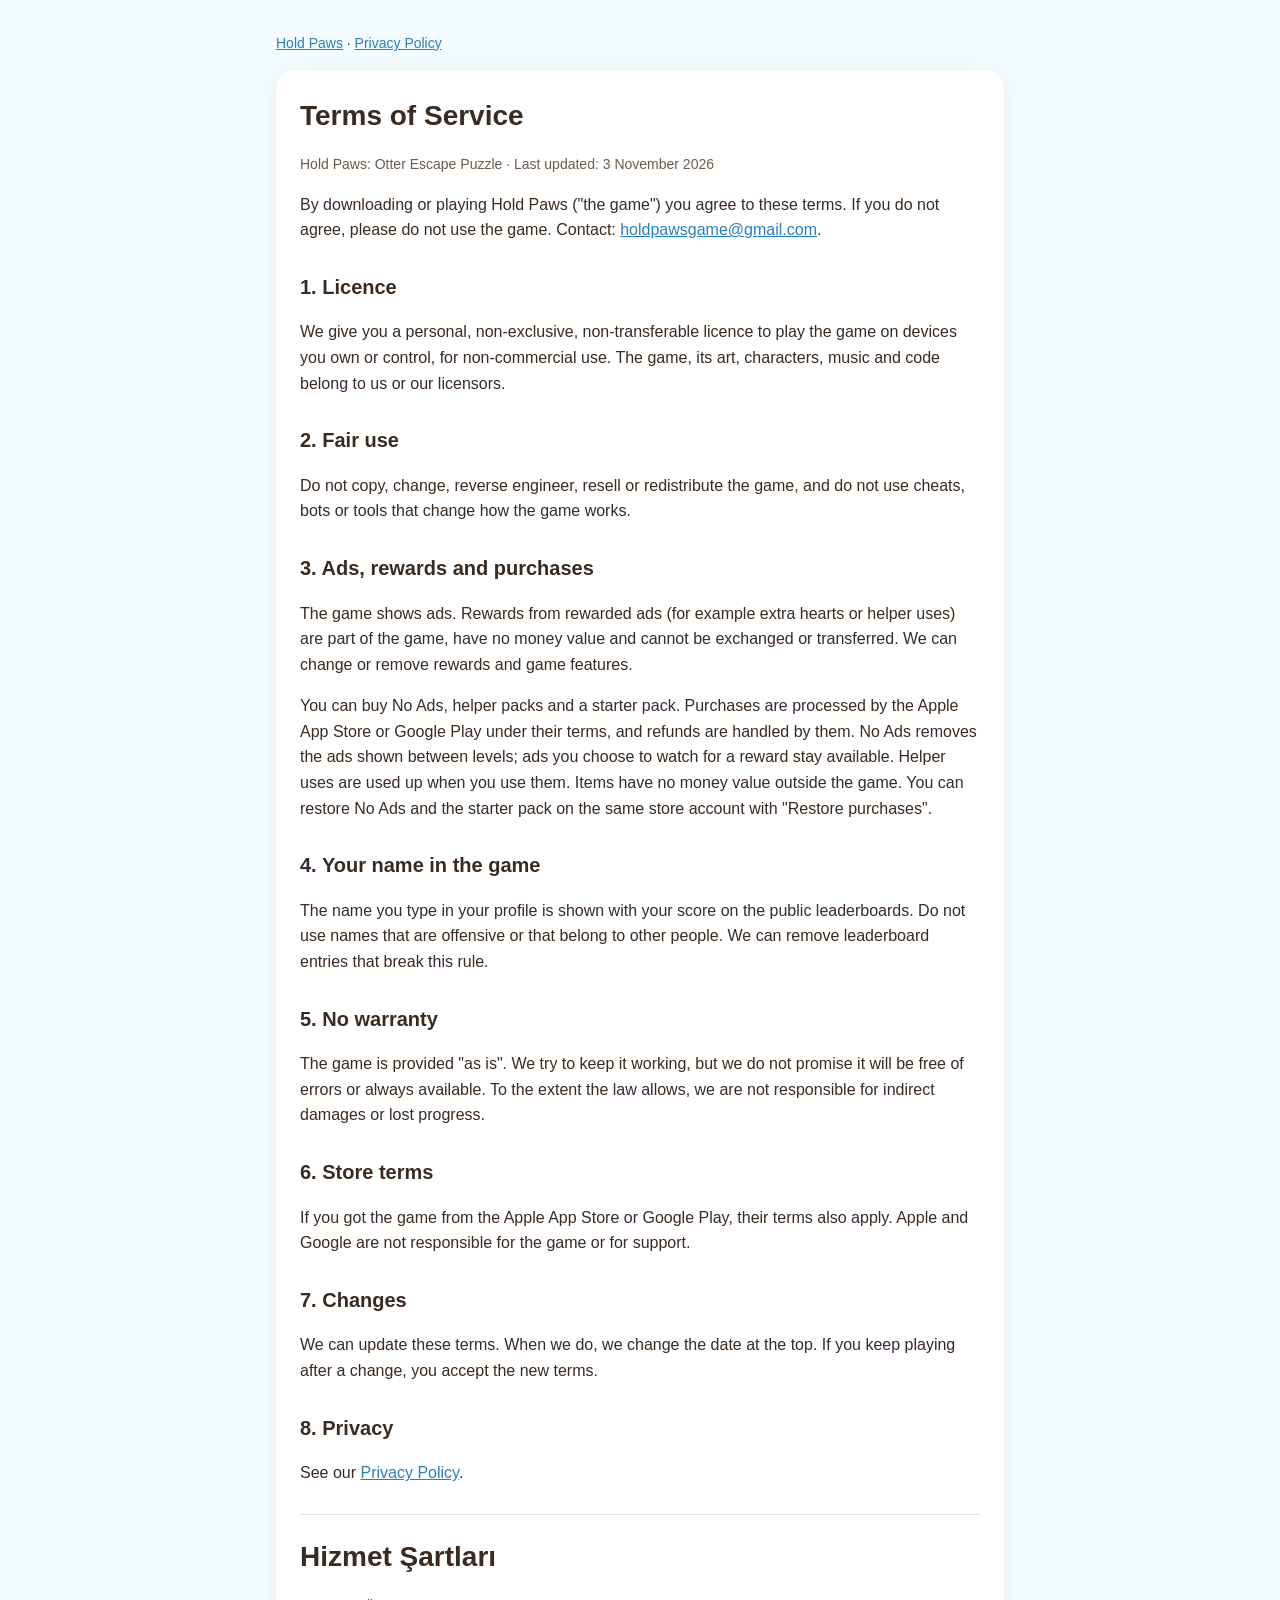
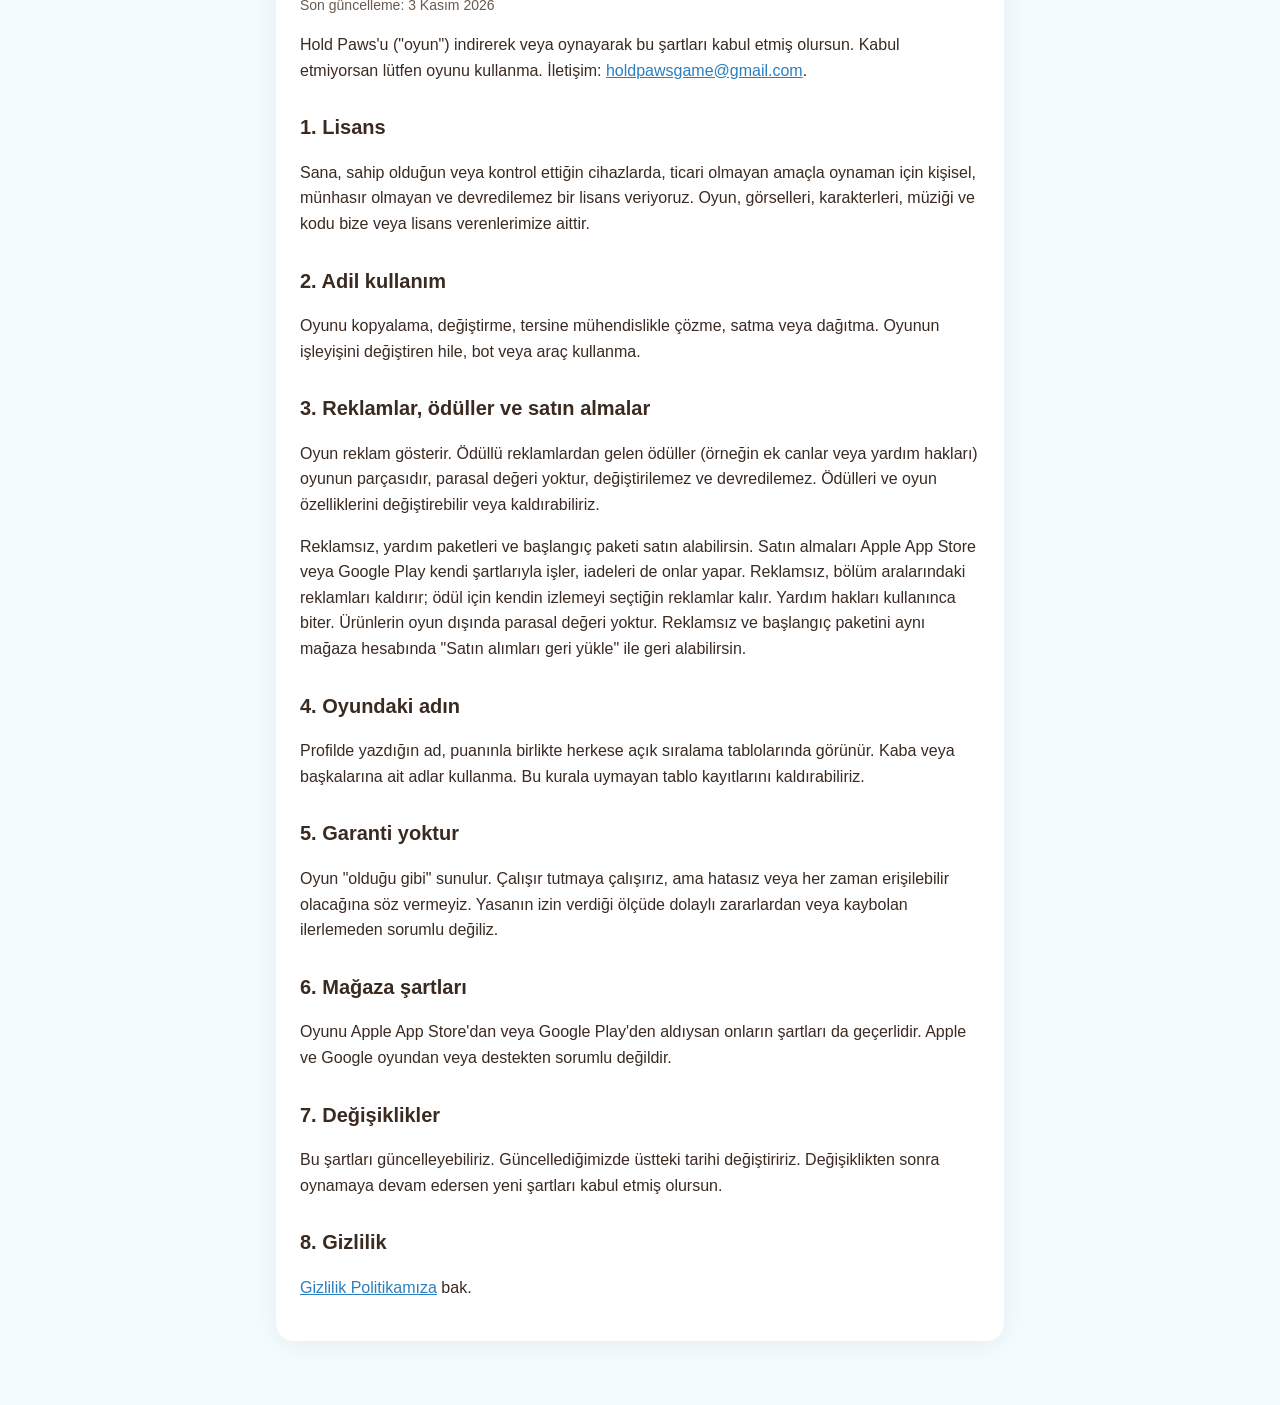
==== terms.html @ bdb90cc5 "Hold Paws privacy policy and terms of service Co-Authored-By: Claude Opus 5.5 <noreply@anthropic.com" ====
<!doctype html>
<html lang="en">
<head>
<meta charset="utf-8">
<meta name="viewport" content="width=device-width, initial-scale=1">
<title>Hold Paws Terms of Service</title>
<link rel="stylesheet" href="style.css">
</head>
<body>
<main>
<nav><a href="index.html">Hold Paws</a> · <a href="privacy.html">Privacy Policy</a></nav>
<div class="card">
<h1>Terms of Service</h1>
<p class="muted">Hold Paws: Otter Escape Puzzle · Last updated: 3 November 2026</p>

<p>By downloading or playing Hold Paws ("the game") you agree to these terms. If you do not agree, please do not use the game. Contact: <a href="mailto:holdpawsgame@gmail.com">holdpawsgame@gmail.com</a>.</p>

<h2>1. Licence</h2>
<p>We give you a personal, non-exclusive, non-transferable licence to play the game on devices you own or control, for non-commercial use. The game, its art, characters, music and code belong to us or our licensors.</p>

<h2>2. Fair use</h2>
<p>Do not copy, change, reverse engineer, resell or redistribute the game, and do not use cheats, bots or tools that change how the game works.</p>

<h2>3. Ads, rewards and purchases</h2>
<p>The game shows ads. Rewards from rewarded ads (for example extra hearts or helper uses) are part of the game, have no money value and cannot be exchanged or transferred. We can change or remove rewards and game features.</p>
<p>You can buy No Ads, helper packs and a starter pack. Purchases are processed by the Apple App Store or Google Play under their terms, and refunds are handled by them. No Ads removes the ads shown between levels; ads you choose to watch for a reward stay available. Helper uses are used up when you use them. Items have no money value outside the game. You can restore No Ads and the starter pack on the same store account with "Restore purchases".</p>

<h2>4. Your name in the game</h2>
<p>The name you type in your profile is shown with your score on the public leaderboards. Do not use names that are offensive or that belong to other people. We can remove leaderboard entries that break this rule.</p>

<h2>5. No warranty</h2>
<p>The game is provided "as is". We try to keep it working, but we do not promise it will be free of errors or always available. To the extent the law allows, we are not responsible for indirect damages or lost progress.</p>

<h2>6. Store terms</h2>
<p>If you got the game from the Apple App Store or Google Play, their terms also apply. Apple and Google are not responsible for the game or for support.</p>

<h2>7. Changes</h2>
<p>We can update these terms. When we do, we change the date at the top. If you keep playing after a change, you accept the new terms.</p>

<h2>8. Privacy</h2>
<p>See our <a href="privacy.html">Privacy Policy</a>.</p>

<div class="lang" lang="tr">
<h1>Hizmet Şartları</h1>
<p class="muted">Son güncelleme: 3 Kasım 2026</p>
<p>Hold Paws'u ("oyun") indirerek veya oynayarak bu şartları kabul etmiş olursun. Kabul etmiyorsan lütfen oyunu kullanma. İletişim: <a href="mailto:holdpawsgame@gmail.com">holdpawsgame@gmail.com</a>.</p>
<h2>1. Lisans</h2>
<p>Sana, sahip olduğun veya kontrol ettiğin cihazlarda, ticari olmayan amaçla oynaman için kişisel, münhasır olmayan ve devredilemez bir lisans veriyoruz. Oyun, görselleri, karakterleri, müziği ve kodu bize veya lisans verenlerimize aittir.</p>
<h2>2. Adil kullanım</h2>
<p>Oyunu kopyalama, değiştirme, tersine mühendislikle çözme, satma veya dağıtma. Oyunun işleyişini değiştiren hile, bot veya araç kullanma.</p>
<h2>3. Reklamlar, ödüller ve satın almalar</h2>
<p>Oyun reklam gösterir. Ödüllü reklamlardan gelen ödüller (örneğin ek canlar veya yardım hakları) oyunun parçasıdır, parasal değeri yoktur, değiştirilemez ve devredilemez. Ödülleri ve oyun özelliklerini değiştirebilir veya kaldırabiliriz.</p>
<p>Reklamsız, yardım paketleri ve başlangıç paketi satın alabilirsin. Satın almaları Apple App Store veya Google Play kendi şartlarıyla işler, iadeleri de onlar yapar. Reklamsız, bölüm aralarındaki reklamları kaldırır; ödül için kendin izlemeyi seçtiğin reklamlar kalır. Yardım hakları kullanınca biter. Ürünlerin oyun dışında parasal değeri yoktur. Reklamsız ve başlangıç paketini aynı mağaza hesabında "Satın alımları geri yükle" ile geri alabilirsin.</p>
<h2>4. Oyundaki adın</h2>
<p>Profilde yazdığın ad, puanınla birlikte herkese açık sıralama tablolarında görünür. Kaba veya başkalarına ait adlar kullanma. Bu kurala uymayan tablo kayıtlarını kaldırabiliriz.</p>
<h2>5. Garanti yoktur</h2>
<p>Oyun "olduğu gibi" sunulur. Çalışır tutmaya çalışırız, ama hatasız veya her zaman erişilebilir olacağına söz vermeyiz. Yasanın izin verdiği ölçüde dolaylı zararlardan veya kaybolan ilerlemeden sorumlu değiliz.</p>
<h2>6. Mağaza şartları</h2>
<p>Oyunu Apple App Store'dan veya Google Play'den aldıysan onların şartları da geçerlidir. Apple ve Google oyundan veya destekten sorumlu değildir.</p>
<h2>7. Değişiklikler</h2>
<p>Bu şartları güncelleyebiliriz. Güncellediğimizde üstteki tarihi değiştiririz. Değişiklikten sonra oynamaya devam edersen yeni şartları kabul etmiş olursun.</p>
<h2>8. Gizlilik</h2>
<p><a href="privacy.html">Gizlilik Politikamıza</a> bak.</p>
</div>
</div>
</main>
</body>
</html>
---- style.css ----
:root { --bg: #f4fbff; --ink: #3a2a20; --muted: #6b5a4e; --accent: #2a7fbf; --card: #ffffff; }
@media (prefers-color-scheme: dark) { :root { --bg: #12202b; --ink: #f1e9e2; --muted: #c8b9ad; --accent: #7cc3ff; --card: #1b2c39; } }
* { box-sizing: border-box; }
body { margin: 0; background: var(--bg); color: var(--ink); font: 16px/1.6 -apple-system, BlinkMacSystemFont, "Segoe UI", Roboto, sans-serif; }
main { max-width: 760px; margin: 0 auto; padding: 32px 16px 64px; }
.card { background: var(--card); border-radius: 18px; padding: 24px; box-shadow: 0 4px 24px rgba(0,0,0,.06); }
h1 { margin: 0 0 4px; font-size: 28px; }
h2 { margin-top: 28px; font-size: 20px; }
.muted { color: var(--muted); font-size: 14px; }
a { color: var(--accent); }
nav { margin-bottom: 16px; font-size: 14px; }
.lang { margin: 28px 0 0; padding-top: 20px; border-top: 1px solid rgba(127,127,127,.25); }
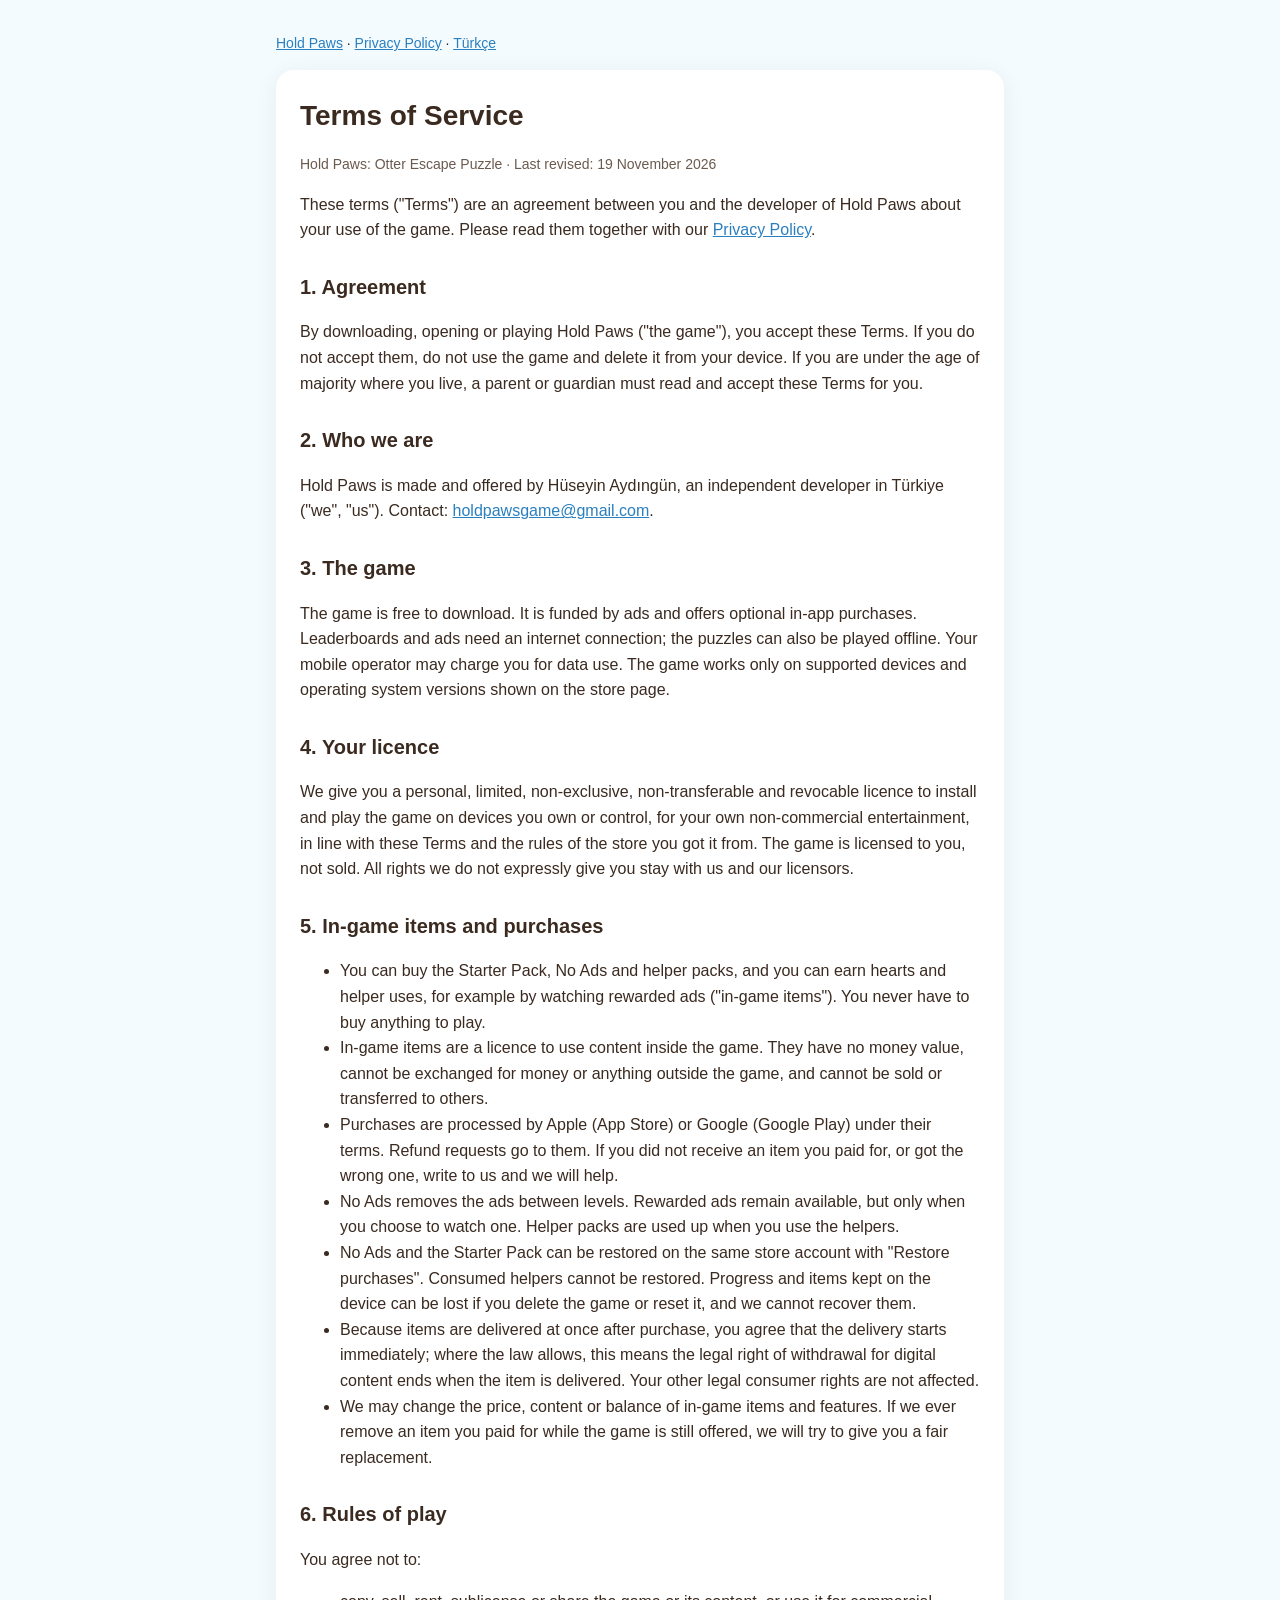
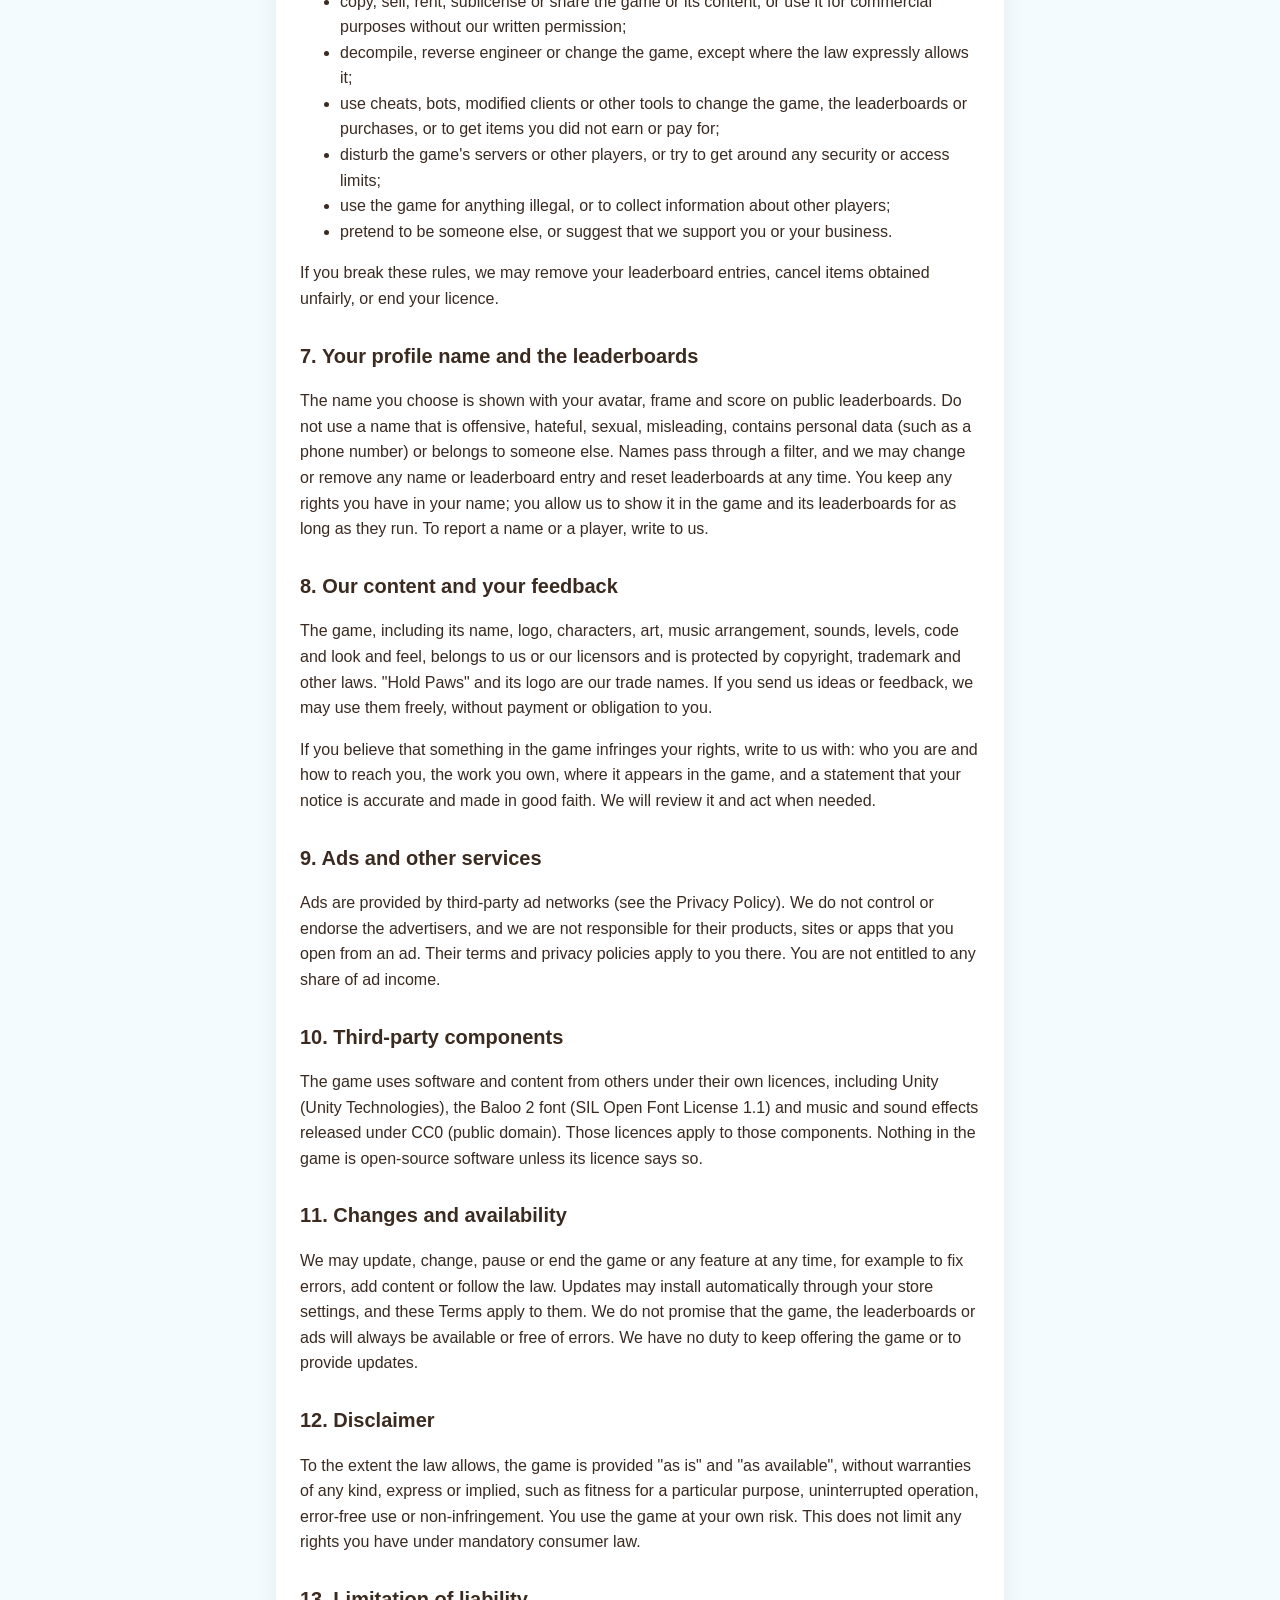
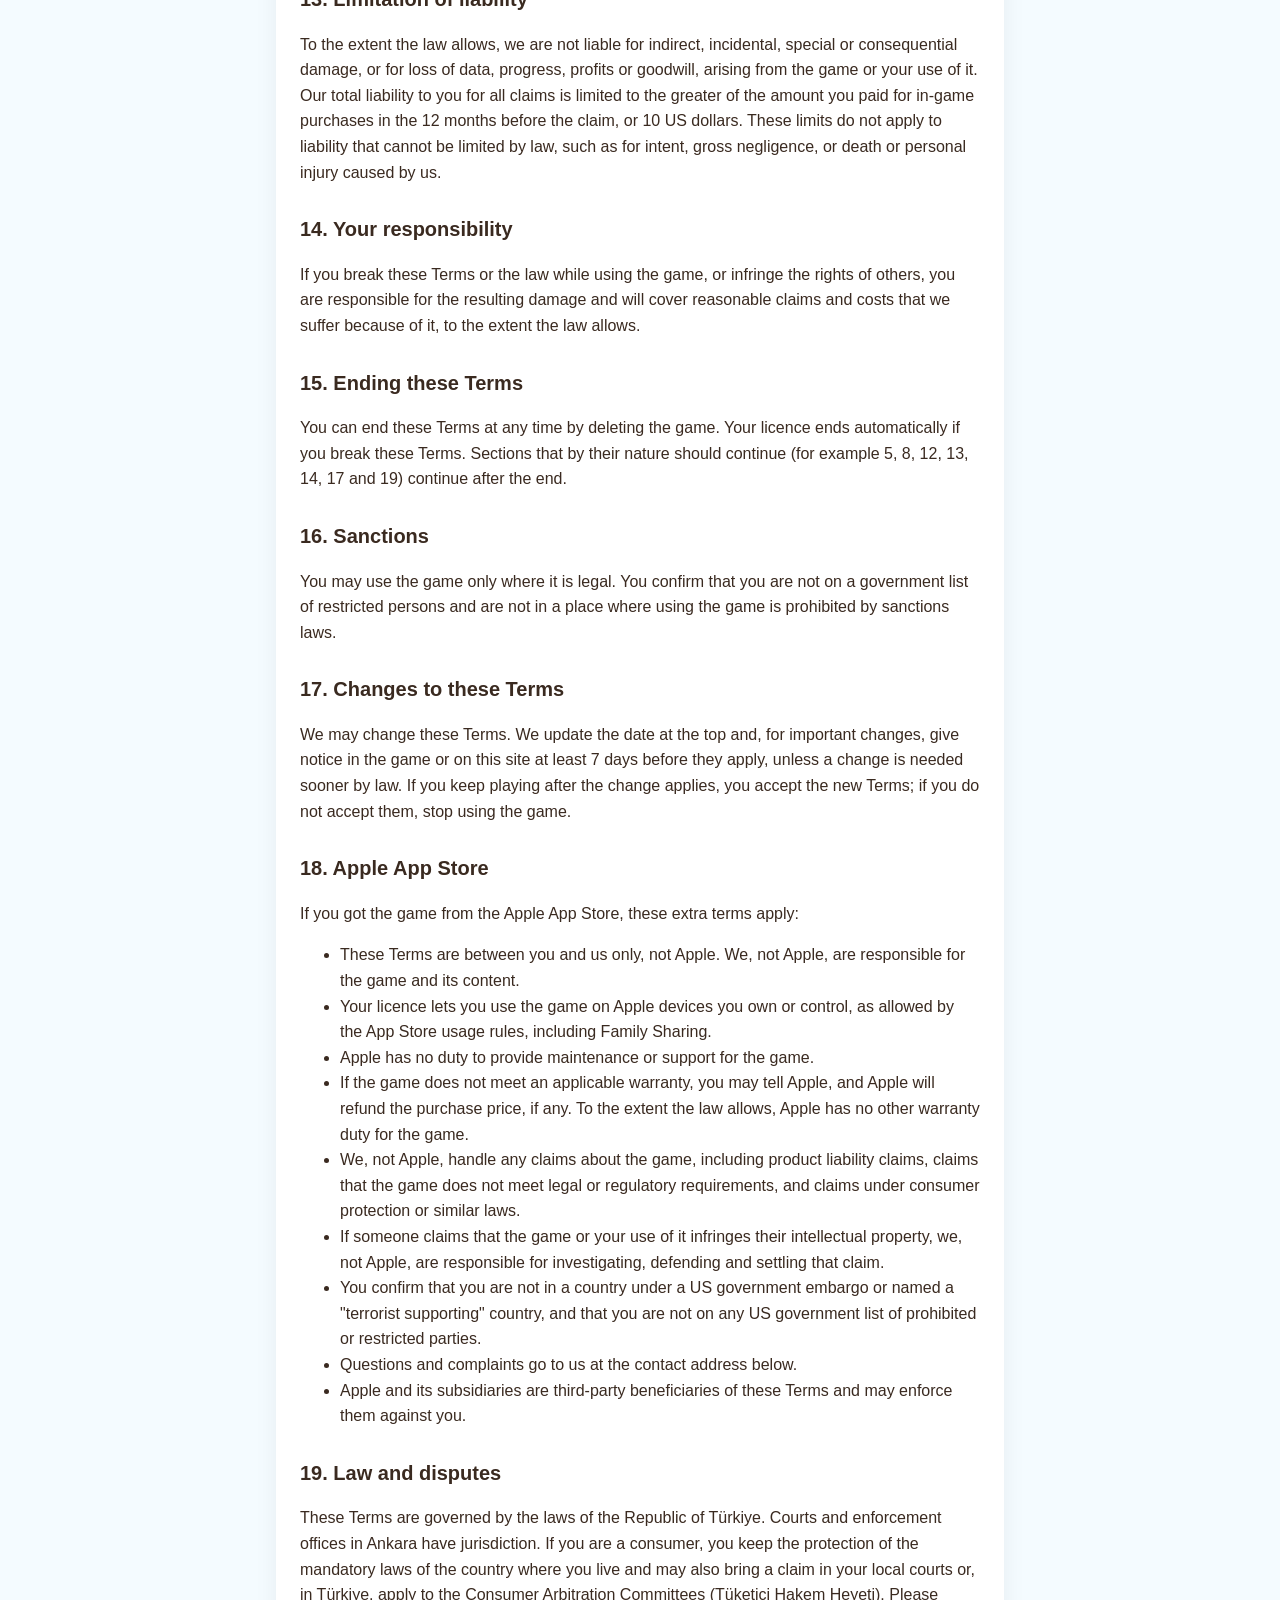
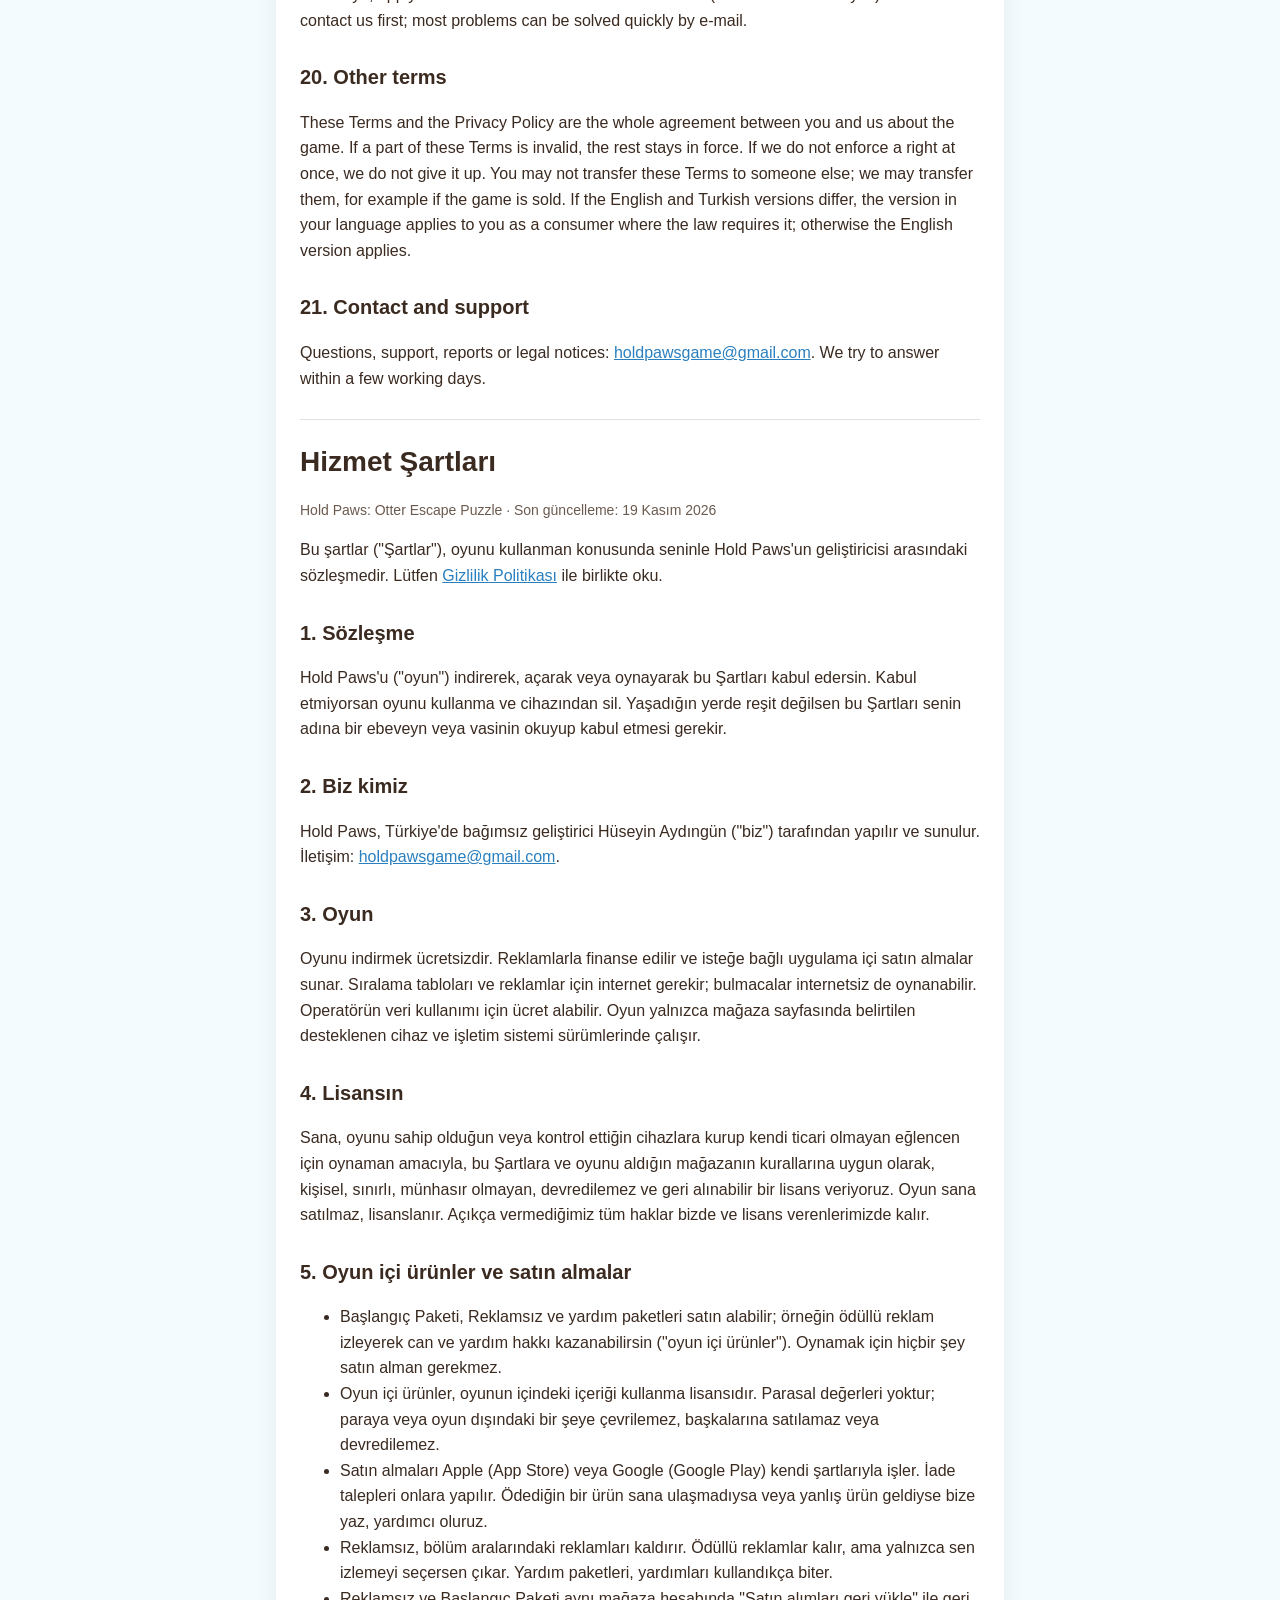
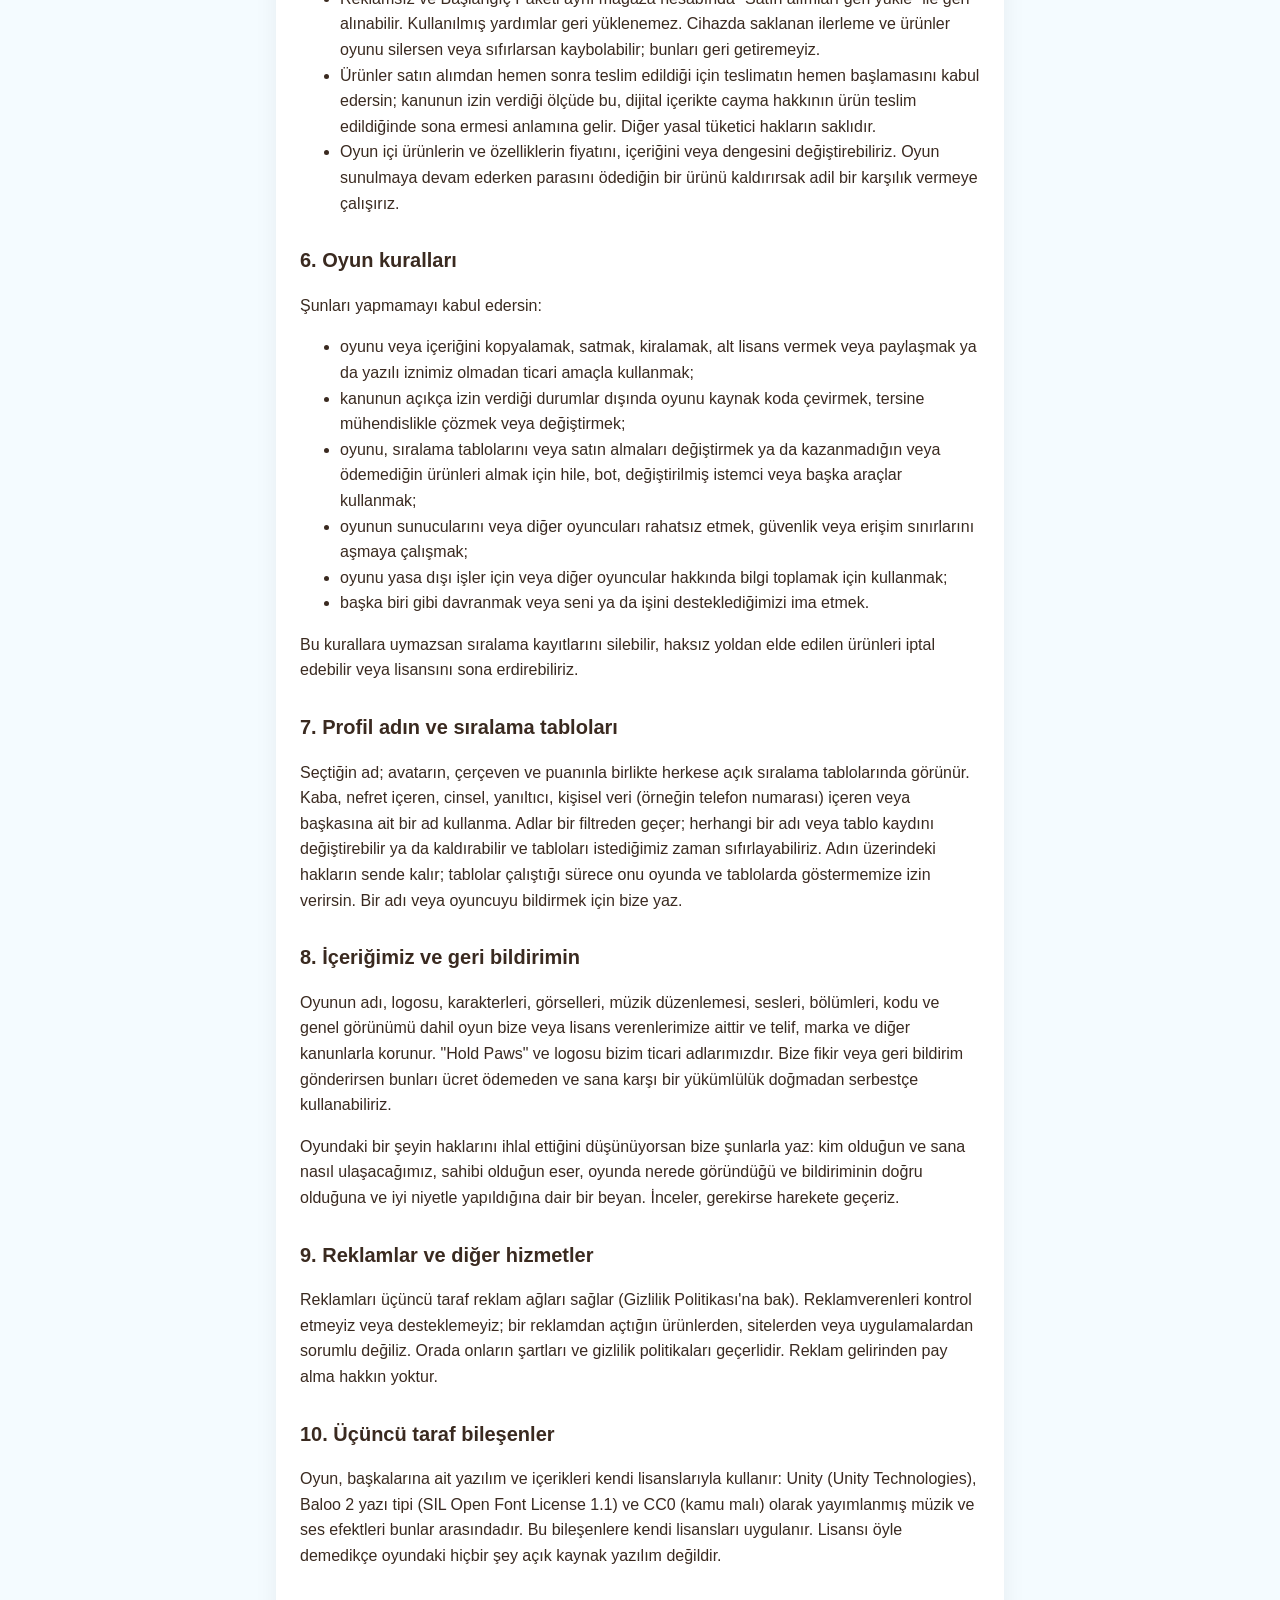
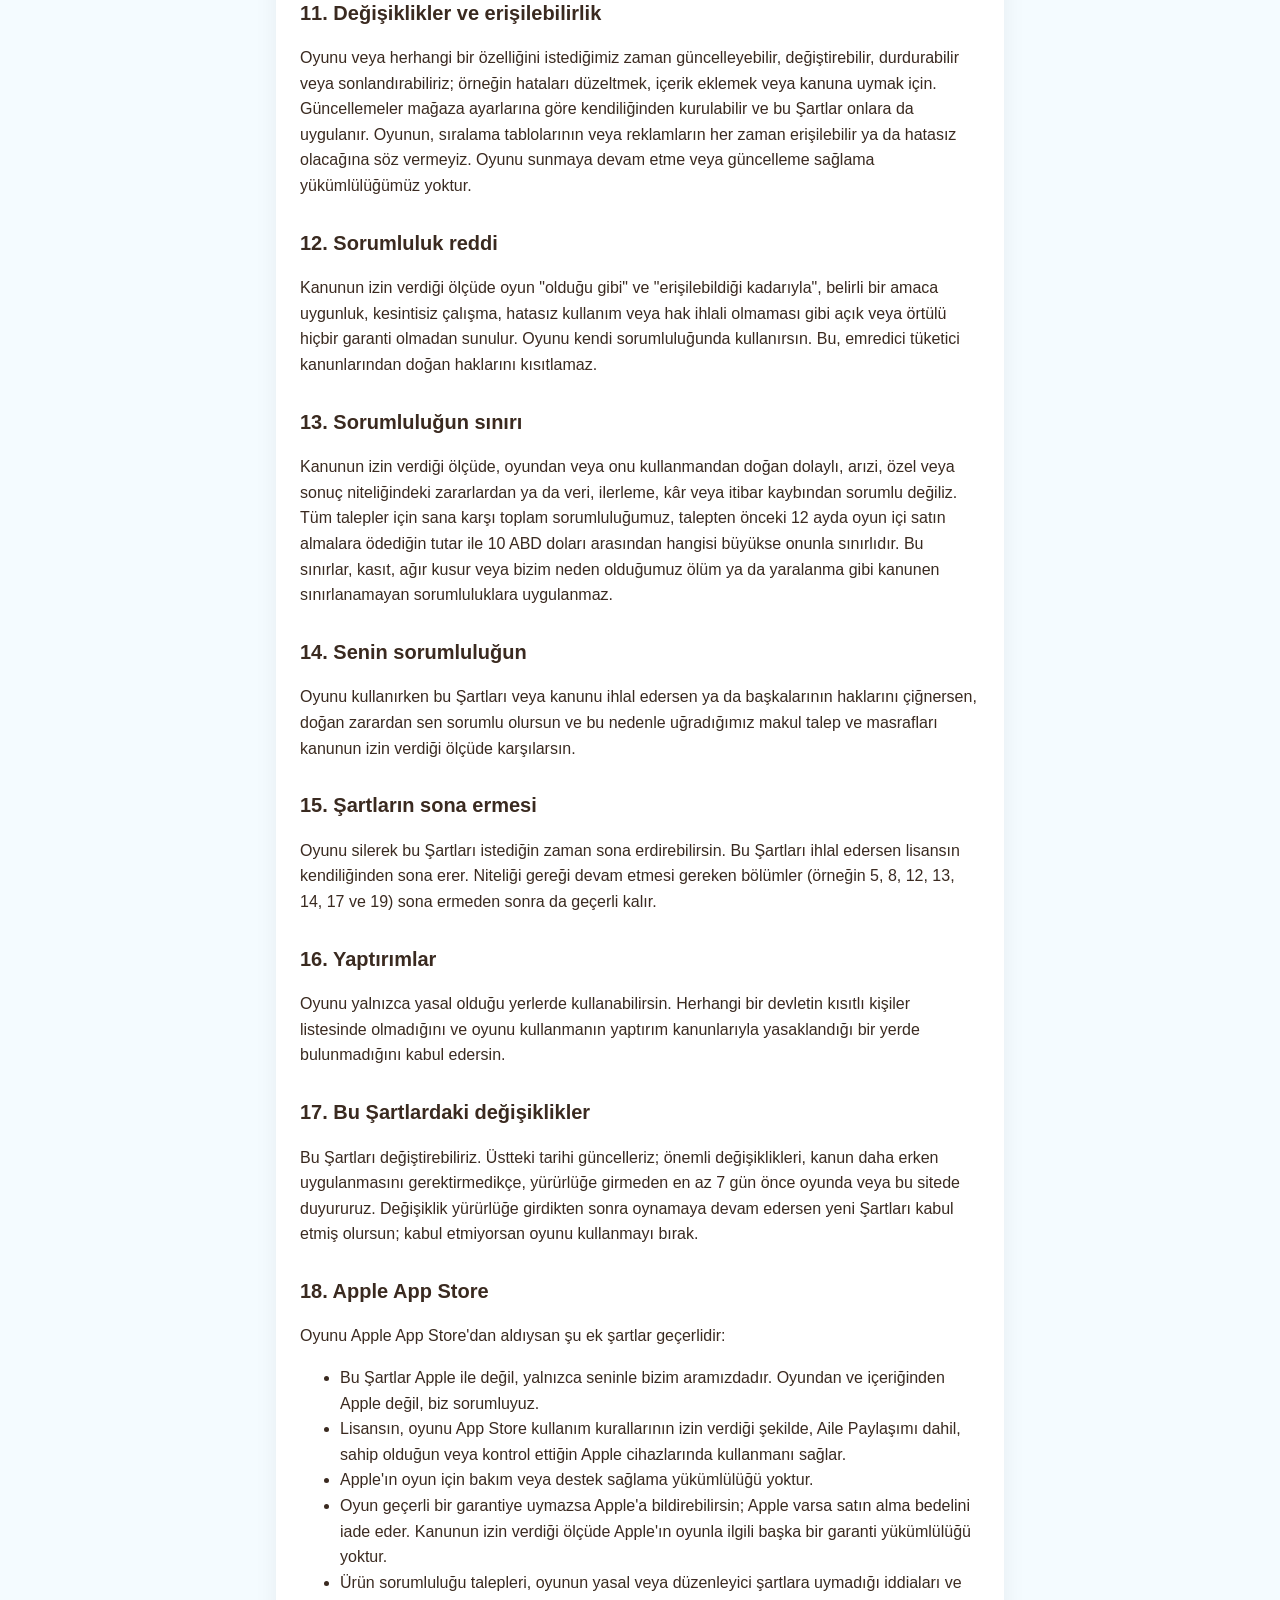
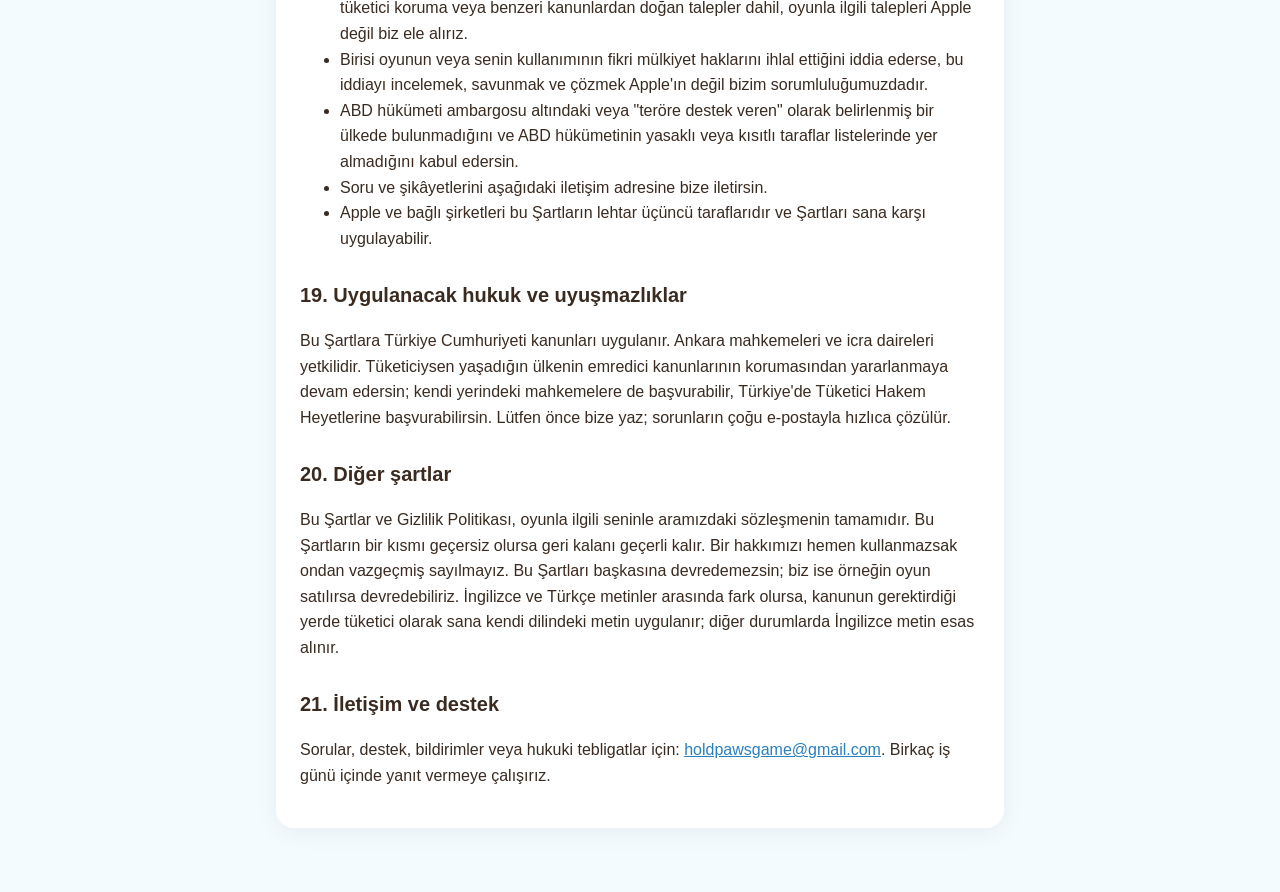
==== commit 37c35107: "Updated terms of service" ====
--- a/terms.html
+++ b/terms.html
@@ -8,59 +8,202 @@
 </head>
 <body>
 <main>
-<nav><a href="index.html">Hold Paws</a> · <a href="privacy.html">Privacy Policy</a></nav>
+<nav><a href="index.html">Hold Paws</a> · <a href="privacy.html">Privacy Policy</a> · <a href="#tr">Türkçe</a></nav>
 <div class="card">
 <h1>Terms of Service</h1>
-<p class="muted">Hold Paws: Otter Escape Puzzle · Last updated: 3 November 2026</p>
-
-<p>By downloading or playing Hold Paws ("the game") you agree to these terms. If you do not agree, please do not use the game. Contact: <a href="mailto:holdpawsgame@gmail.com">holdpawsgame@gmail.com</a>.</p>
-
-<h2>1. Licence</h2>
-<p>We give you a personal, non-exclusive, non-transferable licence to play the game on devices you own or control, for non-commercial use. The game, its art, characters, music and code belong to us or our licensors.</p>
-
-<h2>2. Fair use</h2>
-<p>Do not copy, change, reverse engineer, resell or redistribute the game, and do not use cheats, bots or tools that change how the game works.</p>
-
-<h2>3. Ads, rewards and purchases</h2>
-<p>The game shows ads. Rewards from rewarded ads (for example extra hearts or helper uses) are part of the game, have no money value and cannot be exchanged or transferred. We can change or remove rewards and game features.</p>
-<p>You can buy No Ads, helper packs and a starter pack. Purchases are processed by the Apple App Store or Google Play under their terms, and refunds are handled by them. No Ads removes the ads shown between levels; ads you choose to watch for a reward stay available. Helper uses are used up when you use them. Items have no money value outside the game. You can restore No Ads and the starter pack on the same store account with "Restore purchases".</p>
-
-<h2>4. Your name in the game</h2>
-<p>The name you type in your profile is shown with your score on the public leaderboards. Do not use names that are offensive or that belong to other people. We can remove leaderboard entries that break this rule.</p>
-
-<h2>5. No warranty</h2>
-<p>The game is provided "as is". We try to keep it working, but we do not promise it will be free of errors or always available. To the extent the law allows, we are not responsible for indirect damages or lost progress.</p>
-
-<h2>6. Store terms</h2>
-<p>If you got the game from the Apple App Store or Google Play, their terms also apply. Apple and Google are not responsible for the game or for support.</p>
-
-<h2>7. Changes</h2>
-<p>We can update these terms. When we do, we change the date at the top. If you keep playing after a change, you accept the new terms.</p>
-
-<h2>8. Privacy</h2>
-<p>See our <a href="privacy.html">Privacy Policy</a>.</p>
-
-<div class="lang" lang="tr">
+<p class="muted">Hold Paws: Otter Escape Puzzle · Last revised: 19 November 2026</p>
+
+<p>These terms ("Terms") are an agreement between you and the developer of Hold Paws about your use of the game. Please read them together with our <a href="privacy.html">Privacy Policy</a>.</p>
+
+<h2>1. Agreement</h2>
+<p>By downloading, opening or playing Hold Paws ("the game"), you accept these Terms. If you do not accept them, do not use the game and delete it from your device. If you are under the age of majority where you live, a parent or guardian must read and accept these Terms for you.</p>
+
+<h2>2. Who we are</h2>
+<p>Hold Paws is made and offered by Hüseyin Aydıngün, an independent developer in Türkiye ("we", "us"). Contact: <a href="mailto:holdpawsgame@gmail.com">holdpawsgame@gmail.com</a>.</p>
+
+<h2>3. The game</h2>
+<p>The game is free to download. It is funded by ads and offers optional in-app purchases. Leaderboards and ads need an internet connection; the puzzles can also be played offline. Your mobile operator may charge you for data use. The game works only on supported devices and operating system versions shown on the store page.</p>
+
+<h2>4. Your licence</h2>
+<p>We give you a personal, limited, non-exclusive, non-transferable and revocable licence to install and play the game on devices you own or control, for your own non-commercial entertainment, in line with these Terms and the rules of the store you got it from. The game is licensed to you, not sold. All rights we do not expressly give you stay with us and our licensors.</p>
+
+<h2>5. In-game items and purchases</h2>
+<ul>
+<li>You can buy the Starter Pack, No Ads and helper packs, and you can earn hearts and helper uses, for example by watching rewarded ads ("in-game items"). You never have to buy anything to play.</li>
+<li>In-game items are a licence to use content inside the game. They have no money value, cannot be exchanged for money or anything outside the game, and cannot be sold or transferred to others.</li>
+<li>Purchases are processed by Apple (App Store) or Google (Google Play) under their terms. Refund requests go to them. If you did not receive an item you paid for, or got the wrong one, write to us and we will help.</li>
+<li>No Ads removes the ads between levels. Rewarded ads remain available, but only when you choose to watch one. Helper packs are used up when you use the helpers.</li>
+<li>No Ads and the Starter Pack can be restored on the same store account with "Restore purchases". Consumed helpers cannot be restored. Progress and items kept on the device can be lost if you delete the game or reset it, and we cannot recover them.</li>
+<li>Because items are delivered at once after purchase, you agree that the delivery starts immediately; where the law allows, this means the legal right of withdrawal for digital content ends when the item is delivered. Your other legal consumer rights are not affected.</li>
+<li>We may change the price, content or balance of in-game items and features. If we ever remove an item you paid for while the game is still offered, we will try to give you a fair replacement.</li>
+</ul>
+
+<h2>6. Rules of play</h2>
+<p>You agree not to:</p>
+<ul>
+<li>copy, sell, rent, sublicense or share the game or its content, or use it for commercial purposes without our written permission;</li>
+<li>decompile, reverse engineer or change the game, except where the law expressly allows it;</li>
+<li>use cheats, bots, modified clients or other tools to change the game, the leaderboards or purchases, or to get items you did not earn or pay for;</li>
+<li>disturb the game's servers or other players, or try to get around any security or access limits;</li>
+<li>use the game for anything illegal, or to collect information about other players;</li>
+<li>pretend to be someone else, or suggest that we support you or your business.</li>
+</ul>
+<p>If you break these rules, we may remove your leaderboard entries, cancel items obtained unfairly, or end your licence.</p>
+
+<h2>7. Your profile name and the leaderboards</h2>
+<p>The name you choose is shown with your avatar, frame and score on public leaderboards. Do not use a name that is offensive, hateful, sexual, misleading, contains personal data (such as a phone number) or belongs to someone else. Names pass through a filter, and we may change or remove any name or leaderboard entry and reset leaderboards at any time. You keep any rights you have in your name; you allow us to show it in the game and its leaderboards for as long as they run. To report a name or a player, write to us.</p>
+
+<h2>8. Our content and your feedback</h2>
+<p>The game, including its name, logo, characters, art, music arrangement, sounds, levels, code and look and feel, belongs to us or our licensors and is protected by copyright, trademark and other laws. "Hold Paws" and its logo are our trade names. If you send us ideas or feedback, we may use them freely, without payment or obligation to you.</p>
+<p>If you believe that something in the game infringes your rights, write to us with: who you are and how to reach you, the work you own, where it appears in the game, and a statement that your notice is accurate and made in good faith. We will review it and act when needed.</p>
+
+<h2>9. Ads and other services</h2>
+<p>Ads are provided by third-party ad networks (see the Privacy Policy). We do not control or endorse the advertisers, and we are not responsible for their products, sites or apps that you open from an ad. Their terms and privacy policies apply to you there. You are not entitled to any share of ad income.</p>
+
+<h2>10. Third-party components</h2>
+<p>The game uses software and content from others under their own licences, including Unity (Unity Technologies), the Baloo 2 font (SIL Open Font License 1.1) and music and sound effects released under CC0 (public domain). Those licences apply to those components. Nothing in the game is open-source software unless its licence says so.</p>
+
+<h2>11. Changes and availability</h2>
+<p>We may update, change, pause or end the game or any feature at any time, for example to fix errors, add content or follow the law. Updates may install automatically through your store settings, and these Terms apply to them. We do not promise that the game, the leaderboards or ads will always be available or free of errors. We have no duty to keep offering the game or to provide updates.</p>
+
+<h2>12. Disclaimer</h2>
+<p>To the extent the law allows, the game is provided "as is" and "as available", without warranties of any kind, express or implied, such as fitness for a particular purpose, uninterrupted operation, error-free use or non-infringement. You use the game at your own risk. This does not limit any rights you have under mandatory consumer law.</p>
+
+<h2>13. Limitation of liability</h2>
+<p>To the extent the law allows, we are not liable for indirect, incidental, special or consequential damage, or for loss of data, progress, profits or goodwill, arising from the game or your use of it. Our total liability to you for all claims is limited to the greater of the amount you paid for in-game purchases in the 12 months before the claim, or 10 US dollars. These limits do not apply to liability that cannot be limited by law, such as for intent, gross negligence, or death or personal injury caused by us.</p>
+
+<h2>14. Your responsibility</h2>
+<p>If you break these Terms or the law while using the game, or infringe the rights of others, you are responsible for the resulting damage and will cover reasonable claims and costs that we suffer because of it, to the extent the law allows.</p>
+
+<h2>15. Ending these Terms</h2>
+<p>You can end these Terms at any time by deleting the game. Your licence ends automatically if you break these Terms. Sections that by their nature should continue (for example 5, 8, 12, 13, 14, 17 and 19) continue after the end.</p>
+
+<h2>16. Sanctions</h2>
+<p>You may use the game only where it is legal. You confirm that you are not on a government list of restricted persons and are not in a place where using the game is prohibited by sanctions laws.</p>
+
+<h2>17. Changes to these Terms</h2>
+<p>We may change these Terms. We update the date at the top and, for important changes, give notice in the game or on this site at least 7 days before they apply, unless a change is needed sooner by law. If you keep playing after the change applies, you accept the new Terms; if you do not accept them, stop using the game.</p>
+
+<h2>18. Apple App Store</h2>
+<p>If you got the game from the Apple App Store, these extra terms apply:</p>
+<ul>
+<li>These Terms are between you and us only, not Apple. We, not Apple, are responsible for the game and its content.</li>
+<li>Your licence lets you use the game on Apple devices you own or control, as allowed by the App Store usage rules, including Family Sharing.</li>
+<li>Apple has no duty to provide maintenance or support for the game.</li>
+<li>If the game does not meet an applicable warranty, you may tell Apple, and Apple will refund the purchase price, if any. To the extent the law allows, Apple has no other warranty duty for the game.</li>
+<li>We, not Apple, handle any claims about the game, including product liability claims, claims that the game does not meet legal or regulatory requirements, and claims under consumer protection or similar laws.</li>
+<li>If someone claims that the game or your use of it infringes their intellectual property, we, not Apple, are responsible for investigating, defending and settling that claim.</li>
+<li>You confirm that you are not in a country under a US government embargo or named a "terrorist supporting" country, and that you are not on any US government list of prohibited or restricted parties.</li>
+<li>Questions and complaints go to us at the contact address below.</li>
+<li>Apple and its subsidiaries are third-party beneficiaries of these Terms and may enforce them against you.</li>
+</ul>
+
+<h2>19. Law and disputes</h2>
+<p>These Terms are governed by the laws of the Republic of Türkiye. Courts and enforcement offices in Ankara have jurisdiction. If you are a consumer, you keep the protection of the mandatory laws of the country where you live and may also bring a claim in your local courts or, in Türkiye, apply to the Consumer Arbitration Committees (Tüketici Hakem Heyeti). Please contact us first; most problems can be solved quickly by e-mail.</p>
+
+<h2>20. Other terms</h2>
+<p>These Terms and the Privacy Policy are the whole agreement between you and us about the game. If a part of these Terms is invalid, the rest stays in force. If we do not enforce a right at once, we do not give it up. You may not transfer these Terms to someone else; we may transfer them, for example if the game is sold. If the English and Turkish versions differ, the version in your language applies to you as a consumer where the law requires it; otherwise the English version applies.</p>
+
+<h2>21. Contact and support</h2>
+<p>Questions, support, reports or legal notices: <a href="mailto:holdpawsgame@gmail.com">holdpawsgame@gmail.com</a>. We try to answer within a few working days.</p>
+
+<div class="lang" lang="tr" id="tr">
 <h1>Hizmet Şartları</h1>
-<p class="muted">Son güncelleme: 3 Kasım 2026</p>
-<p>Hold Paws'u ("oyun") indirerek veya oynayarak bu şartları kabul etmiş olursun. Kabul etmiyorsan lütfen oyunu kullanma. İletişim: <a href="mailto:holdpawsgame@gmail.com">holdpawsgame@gmail.com</a>.</p>
-<h2>1. Lisans</h2>
-<p>Sana, sahip olduğun veya kontrol ettiğin cihazlarda, ticari olmayan amaçla oynaman için kişisel, münhasır olmayan ve devredilemez bir lisans veriyoruz. Oyun, görselleri, karakterleri, müziği ve kodu bize veya lisans verenlerimize aittir.</p>
-<h2>2. Adil kullanım</h2>
-<p>Oyunu kopyalama, değiştirme, tersine mühendislikle çözme, satma veya dağıtma. Oyunun işleyişini değiştiren hile, bot veya araç kullanma.</p>
-<h2>3. Reklamlar, ödüller ve satın almalar</h2>
-<p>Oyun reklam gösterir. Ödüllü reklamlardan gelen ödüller (örneğin ek canlar veya yardım hakları) oyunun parçasıdır, parasal değeri yoktur, değiştirilemez ve devredilemez. Ödülleri ve oyun özelliklerini değiştirebilir veya kaldırabiliriz.</p>
-<p>Reklamsız, yardım paketleri ve başlangıç paketi satın alabilirsin. Satın almaları Apple App Store veya Google Play kendi şartlarıyla işler, iadeleri de onlar yapar. Reklamsız, bölüm aralarındaki reklamları kaldırır; ödül için kendin izlemeyi seçtiğin reklamlar kalır. Yardım hakları kullanınca biter. Ürünlerin oyun dışında parasal değeri yoktur. Reklamsız ve başlangıç paketini aynı mağaza hesabında "Satın alımları geri yükle" ile geri alabilirsin.</p>
-<h2>4. Oyundaki adın</h2>
-<p>Profilde yazdığın ad, puanınla birlikte herkese açık sıralama tablolarında görünür. Kaba veya başkalarına ait adlar kullanma. Bu kurala uymayan tablo kayıtlarını kaldırabiliriz.</p>
-<h2>5. Garanti yoktur</h2>
-<p>Oyun "olduğu gibi" sunulur. Çalışır tutmaya çalışırız, ama hatasız veya her zaman erişilebilir olacağına söz vermeyiz. Yasanın izin verdiği ölçüde dolaylı zararlardan veya kaybolan ilerlemeden sorumlu değiliz.</p>
-<h2>6. Mağaza şartları</h2>
-<p>Oyunu Apple App Store'dan veya Google Play'den aldıysan onların şartları da geçerlidir. Apple ve Google oyundan veya destekten sorumlu değildir.</p>
-<h2>7. Değişiklikler</h2>
-<p>Bu şartları güncelleyebiliriz. Güncellediğimizde üstteki tarihi değiştiririz. Değişiklikten sonra oynamaya devam edersen yeni şartları kabul etmiş olursun.</p>
-<h2>8. Gizlilik</h2>
-<p><a href="privacy.html">Gizlilik Politikamıza</a> bak.</p>
+<p class="muted">Hold Paws: Otter Escape Puzzle · Son güncelleme: 19 Kasım 2026</p>
+
+<p>Bu şartlar ("Şartlar"), oyunu kullanman konusunda seninle Hold Paws'un geliştiricisi arasındaki sözleşmedir. Lütfen <a href="privacy.html">Gizlilik Politikası</a> ile birlikte oku.</p>
+
+<h2>1. Sözleşme</h2>
+<p>Hold Paws'u ("oyun") indirerek, açarak veya oynayarak bu Şartları kabul edersin. Kabul etmiyorsan oyunu kullanma ve cihazından sil. Yaşadığın yerde reşit değilsen bu Şartları senin adına bir ebeveyn veya vasinin okuyup kabul etmesi gerekir.</p>
+
+<h2>2. Biz kimiz</h2>
+<p>Hold Paws, Türkiye'de bağımsız geliştirici Hüseyin Aydıngün ("biz") tarafından yapılır ve sunulur. İletişim: <a href="mailto:holdpawsgame@gmail.com">holdpawsgame@gmail.com</a>.</p>
+
+<h2>3. Oyun</h2>
+<p>Oyunu indirmek ücretsizdir. Reklamlarla finanse edilir ve isteğe bağlı uygulama içi satın almalar sunar. Sıralama tabloları ve reklamlar için internet gerekir; bulmacalar internetsiz de oynanabilir. Operatörün veri kullanımı için ücret alabilir. Oyun yalnızca mağaza sayfasında belirtilen desteklenen cihaz ve işletim sistemi sürümlerinde çalışır.</p>
+
+<h2>4. Lisansın</h2>
+<p>Sana, oyunu sahip olduğun veya kontrol ettiğin cihazlara kurup kendi ticari olmayan eğlencen için oynaman amacıyla, bu Şartlara ve oyunu aldığın mağazanın kurallarına uygun olarak, kişisel, sınırlı, münhasır olmayan, devredilemez ve geri alınabilir bir lisans veriyoruz. Oyun sana satılmaz, lisanslanır. Açıkça vermediğimiz tüm haklar bizde ve lisans verenlerimizde kalır.</p>
+
+<h2>5. Oyun içi ürünler ve satın almalar</h2>
+<ul>
+<li>Başlangıç Paketi, Reklamsız ve yardım paketleri satın alabilir; örneğin ödüllü reklam izleyerek can ve yardım hakkı kazanabilirsin ("oyun içi ürünler"). Oynamak için hiçbir şey satın alman gerekmez.</li>
+<li>Oyun içi ürünler, oyunun içindeki içeriği kullanma lisansıdır. Parasal değerleri yoktur; paraya veya oyun dışındaki bir şeye çevrilemez, başkalarına satılamaz veya devredilemez.</li>
+<li>Satın almaları Apple (App Store) veya Google (Google Play) kendi şartlarıyla işler. İade talepleri onlara yapılır. Ödediğin bir ürün sana ulaşmadıysa veya yanlış ürün geldiyse bize yaz, yardımcı oluruz.</li>
+<li>Reklamsız, bölüm aralarındaki reklamları kaldırır. Ödüllü reklamlar kalır, ama yalnızca sen izlemeyi seçersen çıkar. Yardım paketleri, yardımları kullandıkça biter.</li>
+<li>Reklamsız ve Başlangıç Paketi aynı mağaza hesabında "Satın alımları geri yükle" ile geri alınabilir. Kullanılmış yardımlar geri yüklenemez. Cihazda saklanan ilerleme ve ürünler oyunu silersen veya sıfırlarsan kaybolabilir; bunları geri getiremeyiz.</li>
+<li>Ürünler satın alımdan hemen sonra teslim edildiği için teslimatın hemen başlamasını kabul edersin; kanunun izin verdiği ölçüde bu, dijital içerikte cayma hakkının ürün teslim edildiğinde sona ermesi anlamına gelir. Diğer yasal tüketici hakların saklıdır.</li>
+<li>Oyun içi ürünlerin ve özelliklerin fiyatını, içeriğini veya dengesini değiştirebiliriz. Oyun sunulmaya devam ederken parasını ödediğin bir ürünü kaldırırsak adil bir karşılık vermeye çalışırız.</li>
+</ul>
+
+<h2>6. Oyun kuralları</h2>
+<p>Şunları yapmamayı kabul edersin:</p>
+<ul>
+<li>oyunu veya içeriğini kopyalamak, satmak, kiralamak, alt lisans vermek veya paylaşmak ya da yazılı iznimiz olmadan ticari amaçla kullanmak;</li>
+<li>kanunun açıkça izin verdiği durumlar dışında oyunu kaynak koda çevirmek, tersine mühendislikle çözmek veya değiştirmek;</li>
+<li>oyunu, sıralama tablolarını veya satın almaları değiştirmek ya da kazanmadığın veya ödemediğin ürünleri almak için hile, bot, değiştirilmiş istemci veya başka araçlar kullanmak;</li>
+<li>oyunun sunucularını veya diğer oyuncuları rahatsız etmek, güvenlik veya erişim sınırlarını aşmaya çalışmak;</li>
+<li>oyunu yasa dışı işler için veya diğer oyuncular hakkında bilgi toplamak için kullanmak;</li>
+<li>başka biri gibi davranmak veya seni ya da işini desteklediğimizi ima etmek.</li>
+</ul>
+<p>Bu kurallara uymazsan sıralama kayıtlarını silebilir, haksız yoldan elde edilen ürünleri iptal edebilir veya lisansını sona erdirebiliriz.</p>
+
+<h2>7. Profil adın ve sıralama tabloları</h2>
+<p>Seçtiğin ad; avatarın, çerçeven ve puanınla birlikte herkese açık sıralama tablolarında görünür. Kaba, nefret içeren, cinsel, yanıltıcı, kişisel veri (örneğin telefon numarası) içeren veya başkasına ait bir ad kullanma. Adlar bir filtreden geçer; herhangi bir adı veya tablo kaydını değiştirebilir ya da kaldırabilir ve tabloları istediğimiz zaman sıfırlayabiliriz. Adın üzerindeki hakların sende kalır; tablolar çalıştığı sürece onu oyunda ve tablolarda göstermemize izin verirsin. Bir adı veya oyuncuyu bildirmek için bize yaz.</p>
+
+<h2>8. İçeriğimiz ve geri bildirimin</h2>
+<p>Oyunun adı, logosu, karakterleri, görselleri, müzik düzenlemesi, sesleri, bölümleri, kodu ve genel görünümü dahil oyun bize veya lisans verenlerimize aittir ve telif, marka ve diğer kanunlarla korunur. "Hold Paws" ve logosu bizim ticari adlarımızdır. Bize fikir veya geri bildirim gönderirsen bunları ücret ödemeden ve sana karşı bir yükümlülük doğmadan serbestçe kullanabiliriz.</p>
+<p>Oyundaki bir şeyin haklarını ihlal ettiğini düşünüyorsan bize şunlarla yaz: kim olduğun ve sana nasıl ulaşacağımız, sahibi olduğun eser, oyunda nerede göründüğü ve bildiriminin doğru olduğuna ve iyi niyetle yapıldığına dair bir beyan. İnceler, gerekirse harekete geçeriz.</p>
+
+<h2>9. Reklamlar ve diğer hizmetler</h2>
+<p>Reklamları üçüncü taraf reklam ağları sağlar (Gizlilik Politikası'na bak). Reklamverenleri kontrol etmeyiz veya desteklemeyiz; bir reklamdan açtığın ürünlerden, sitelerden veya uygulamalardan sorumlu değiliz. Orada onların şartları ve gizlilik politikaları geçerlidir. Reklam gelirinden pay alma hakkın yoktur.</p>
+
+<h2>10. Üçüncü taraf bileşenler</h2>
+<p>Oyun, başkalarına ait yazılım ve içerikleri kendi lisanslarıyla kullanır: Unity (Unity Technologies), Baloo 2 yazı tipi (SIL Open Font License 1.1) ve CC0 (kamu malı) olarak yayımlanmış müzik ve ses efektleri bunlar arasındadır. Bu bileşenlere kendi lisansları uygulanır. Lisansı öyle demedikçe oyundaki hiçbir şey açık kaynak yazılım değildir.</p>
+
+<h2>11. Değişiklikler ve erişilebilirlik</h2>
+<p>Oyunu veya herhangi bir özelliğini istediğimiz zaman güncelleyebilir, değiştirebilir, durdurabilir veya sonlandırabiliriz; örneğin hataları düzeltmek, içerik eklemek veya kanuna uymak için. Güncellemeler mağaza ayarlarına göre kendiliğinden kurulabilir ve bu Şartlar onlara da uygulanır. Oyunun, sıralama tablolarının veya reklamların her zaman erişilebilir ya da hatasız olacağına söz vermeyiz. Oyunu sunmaya devam etme veya güncelleme sağlama yükümlülüğümüz yoktur.</p>
+
+<h2>12. Sorumluluk reddi</h2>
+<p>Kanunun izin verdiği ölçüde oyun "olduğu gibi" ve "erişilebildiği kadarıyla", belirli bir amaca uygunluk, kesintisiz çalışma, hatasız kullanım veya hak ihlali olmaması gibi açık veya örtülü hiçbir garanti olmadan sunulur. Oyunu kendi sorumluluğunda kullanırsın. Bu, emredici tüketici kanunlarından doğan haklarını kısıtlamaz.</p>
+
+<h2>13. Sorumluluğun sınırı</h2>
+<p>Kanunun izin verdiği ölçüde, oyundan veya onu kullanmandan doğan dolaylı, arızi, özel veya sonuç niteliğindeki zararlardan ya da veri, ilerleme, kâr veya itibar kaybından sorumlu değiliz. Tüm talepler için sana karşı toplam sorumluluğumuz, talepten önceki 12 ayda oyun içi satın almalara ödediğin tutar ile 10 ABD doları arasından hangisi büyükse onunla sınırlıdır. Bu sınırlar, kasıt, ağır kusur veya bizim neden olduğumuz ölüm ya da yaralanma gibi kanunen sınırlanamayan sorumluluklara uygulanmaz.</p>
+
+<h2>14. Senin sorumluluğun</h2>
+<p>Oyunu kullanırken bu Şartları veya kanunu ihlal edersen ya da başkalarının haklarını çiğnersen, doğan zarardan sen sorumlu olursun ve bu nedenle uğradığımız makul talep ve masrafları kanunun izin verdiği ölçüde karşılarsın.</p>
+
+<h2>15. Şartların sona ermesi</h2>
+<p>Oyunu silerek bu Şartları istediğin zaman sona erdirebilirsin. Bu Şartları ihlal edersen lisansın kendiliğinden sona erer. Niteliği gereği devam etmesi gereken bölümler (örneğin 5, 8, 12, 13, 14, 17 ve 19) sona ermeden sonra da geçerli kalır.</p>
+
+<h2>16. Yaptırımlar</h2>
+<p>Oyunu yalnızca yasal olduğu yerlerde kullanabilirsin. Herhangi bir devletin kısıtlı kişiler listesinde olmadığını ve oyunu kullanmanın yaptırım kanunlarıyla yasaklandığı bir yerde bulunmadığını kabul edersin.</p>
+
+<h2>17. Bu Şartlardaki değişiklikler</h2>
+<p>Bu Şartları değiştirebiliriz. Üstteki tarihi güncelleriz; önemli değişiklikleri, kanun daha erken uygulanmasını gerektirmedikçe, yürürlüğe girmeden en az 7 gün önce oyunda veya bu sitede duyururuz. Değişiklik yürürlüğe girdikten sonra oynamaya devam edersen yeni Şartları kabul etmiş olursun; kabul etmiyorsan oyunu kullanmayı bırak.</p>
+
+<h2>18. Apple App Store</h2>
+<p>Oyunu Apple App Store'dan aldıysan şu ek şartlar geçerlidir:</p>
+<ul>
+<li>Bu Şartlar Apple ile değil, yalnızca seninle bizim aramızdadır. Oyundan ve içeriğinden Apple değil, biz sorumluyuz.</li>
+<li>Lisansın, oyunu App Store kullanım kurallarının izin verdiği şekilde, Aile Paylaşımı dahil, sahip olduğun veya kontrol ettiğin Apple cihazlarında kullanmanı sağlar.</li>
+<li>Apple'ın oyun için bakım veya destek sağlama yükümlülüğü yoktur.</li>
+<li>Oyun geçerli bir garantiye uymazsa Apple'a bildirebilirsin; Apple varsa satın alma bedelini iade eder. Kanunun izin verdiği ölçüde Apple'ın oyunla ilgili başka bir garanti yükümlülüğü yoktur.</li>
+<li>Ürün sorumluluğu talepleri, oyunun yasal veya düzenleyici şartlara uymadığı iddiaları ve tüketici koruma veya benzeri kanunlardan doğan talepler dahil, oyunla ilgili talepleri Apple değil biz ele alırız.</li>
+<li>Birisi oyunun veya senin kullanımının fikri mülkiyet haklarını ihlal ettiğini iddia ederse, bu iddiayı incelemek, savunmak ve çözmek Apple'ın değil bizim sorumluluğumuzdadır.</li>
+<li>ABD hükümeti ambargosu altındaki veya "teröre destek veren" olarak belirlenmiş bir ülkede bulunmadığını ve ABD hükümetinin yasaklı veya kısıtlı taraflar listelerinde yer almadığını kabul edersin.</li>
+<li>Soru ve şikâyetlerini aşağıdaki iletişim adresine bize iletirsin.</li>
+<li>Apple ve bağlı şirketleri bu Şartların lehtar üçüncü taraflarıdır ve Şartları sana karşı uygulayabilir.</li>
+</ul>
+
+<h2>19. Uygulanacak hukuk ve uyuşmazlıklar</h2>
+<p>Bu Şartlara Türkiye Cumhuriyeti kanunları uygulanır. Ankara mahkemeleri ve icra daireleri yetkilidir. Tüketiciysen yaşadığın ülkenin emredici kanunlarının korumasından yararlanmaya devam edersin; kendi yerindeki mahkemelere de başvurabilir, Türkiye'de Tüketici Hakem Heyetlerine başvurabilirsin. Lütfen önce bize yaz; sorunların çoğu e-postayla hızlıca çözülür.</p>
+
+<h2>20. Diğer şartlar</h2>
+<p>Bu Şartlar ve Gizlilik Politikası, oyunla ilgili seninle aramızdaki sözleşmenin tamamıdır. Bu Şartların bir kısmı geçersiz olursa geri kalanı geçerli kalır. Bir hakkımızı hemen kullanmazsak ondan vazgeçmiş sayılmayız. Bu Şartları başkasına devredemezsin; biz ise örneğin oyun satılırsa devredebiliriz. İngilizce ve Türkçe metinler arasında fark olursa, kanunun gerektirdiği yerde tüketici olarak sana kendi dilindeki metin uygulanır; diğer durumlarda İngilizce metin esas alınır.</p>
+
+<h2>21. İletişim ve destek</h2>
+<p>Sorular, destek, bildirimler veya hukuki tebligatlar için: <a href="mailto:holdpawsgame@gmail.com">holdpawsgame@gmail.com</a>. Birkaç iş günü içinde yanıt vermeye çalışırız.</p>
 </div>
 </div>
 </main>
